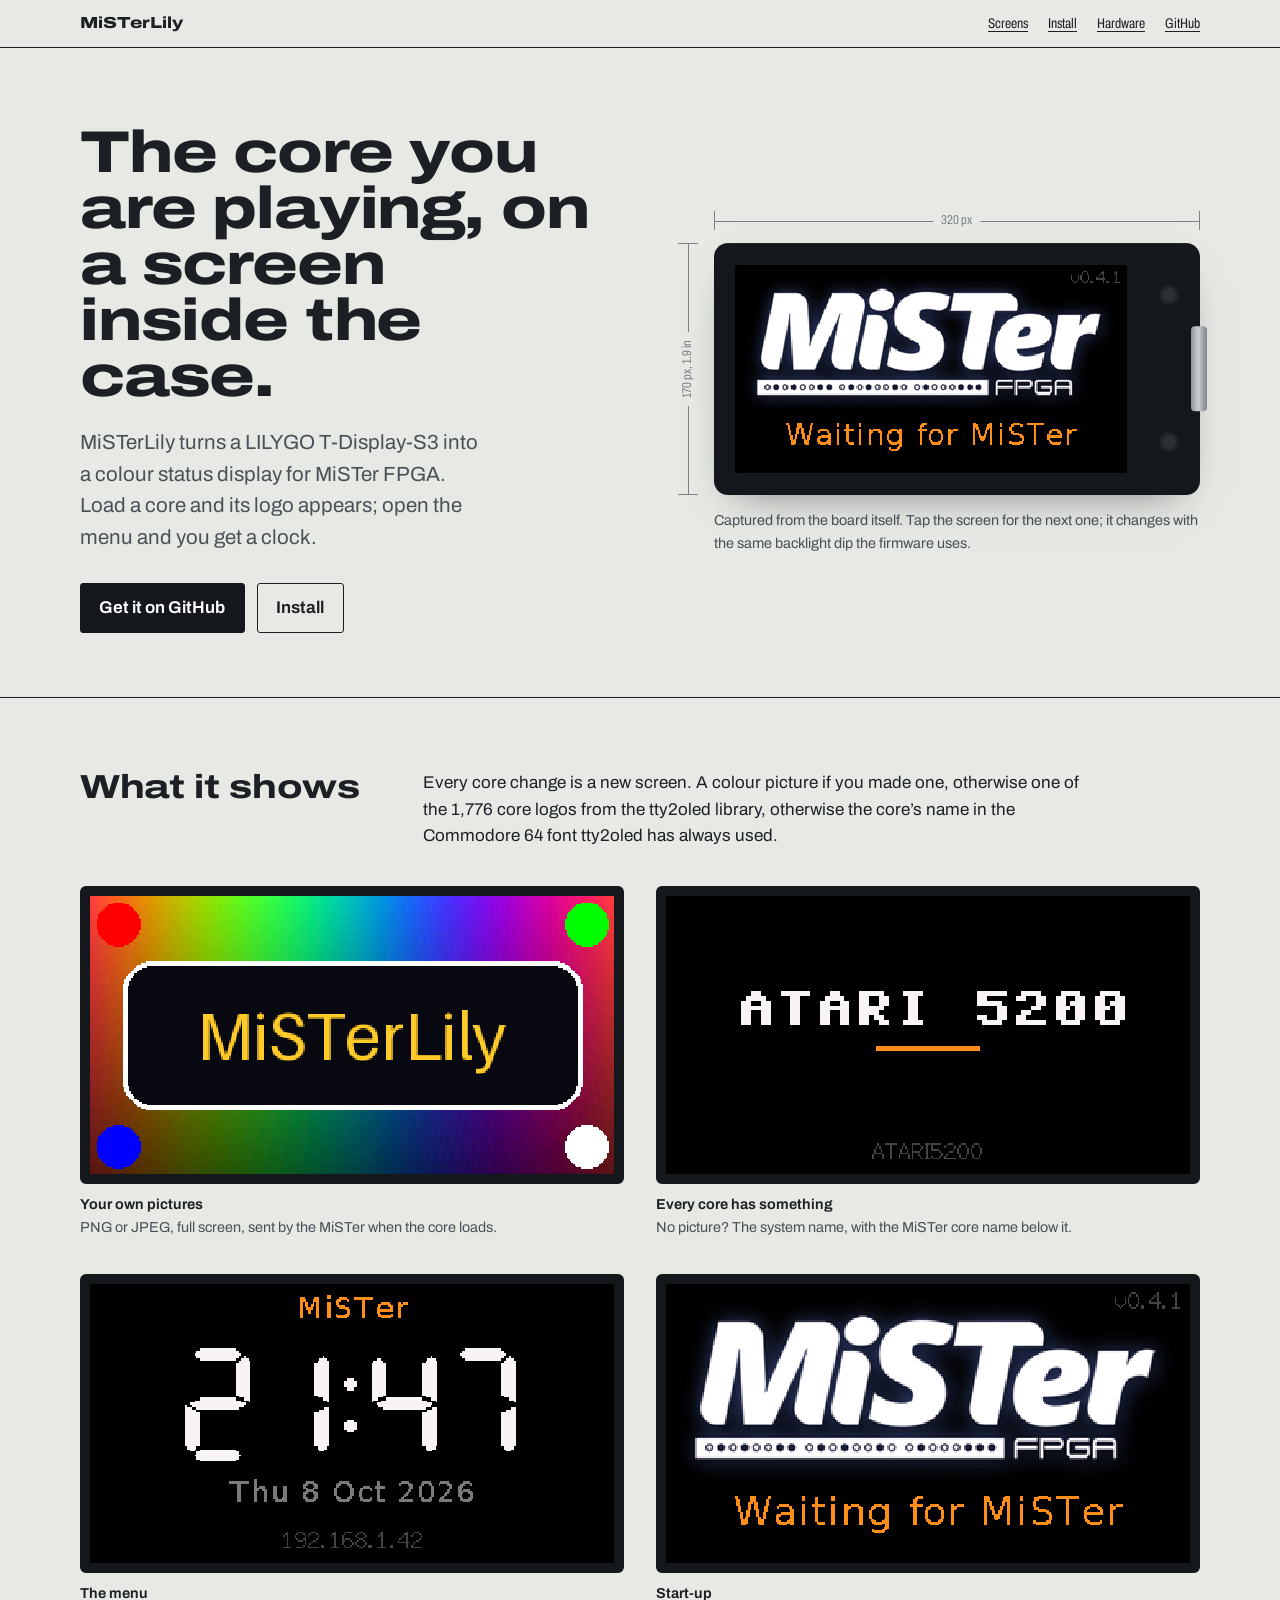
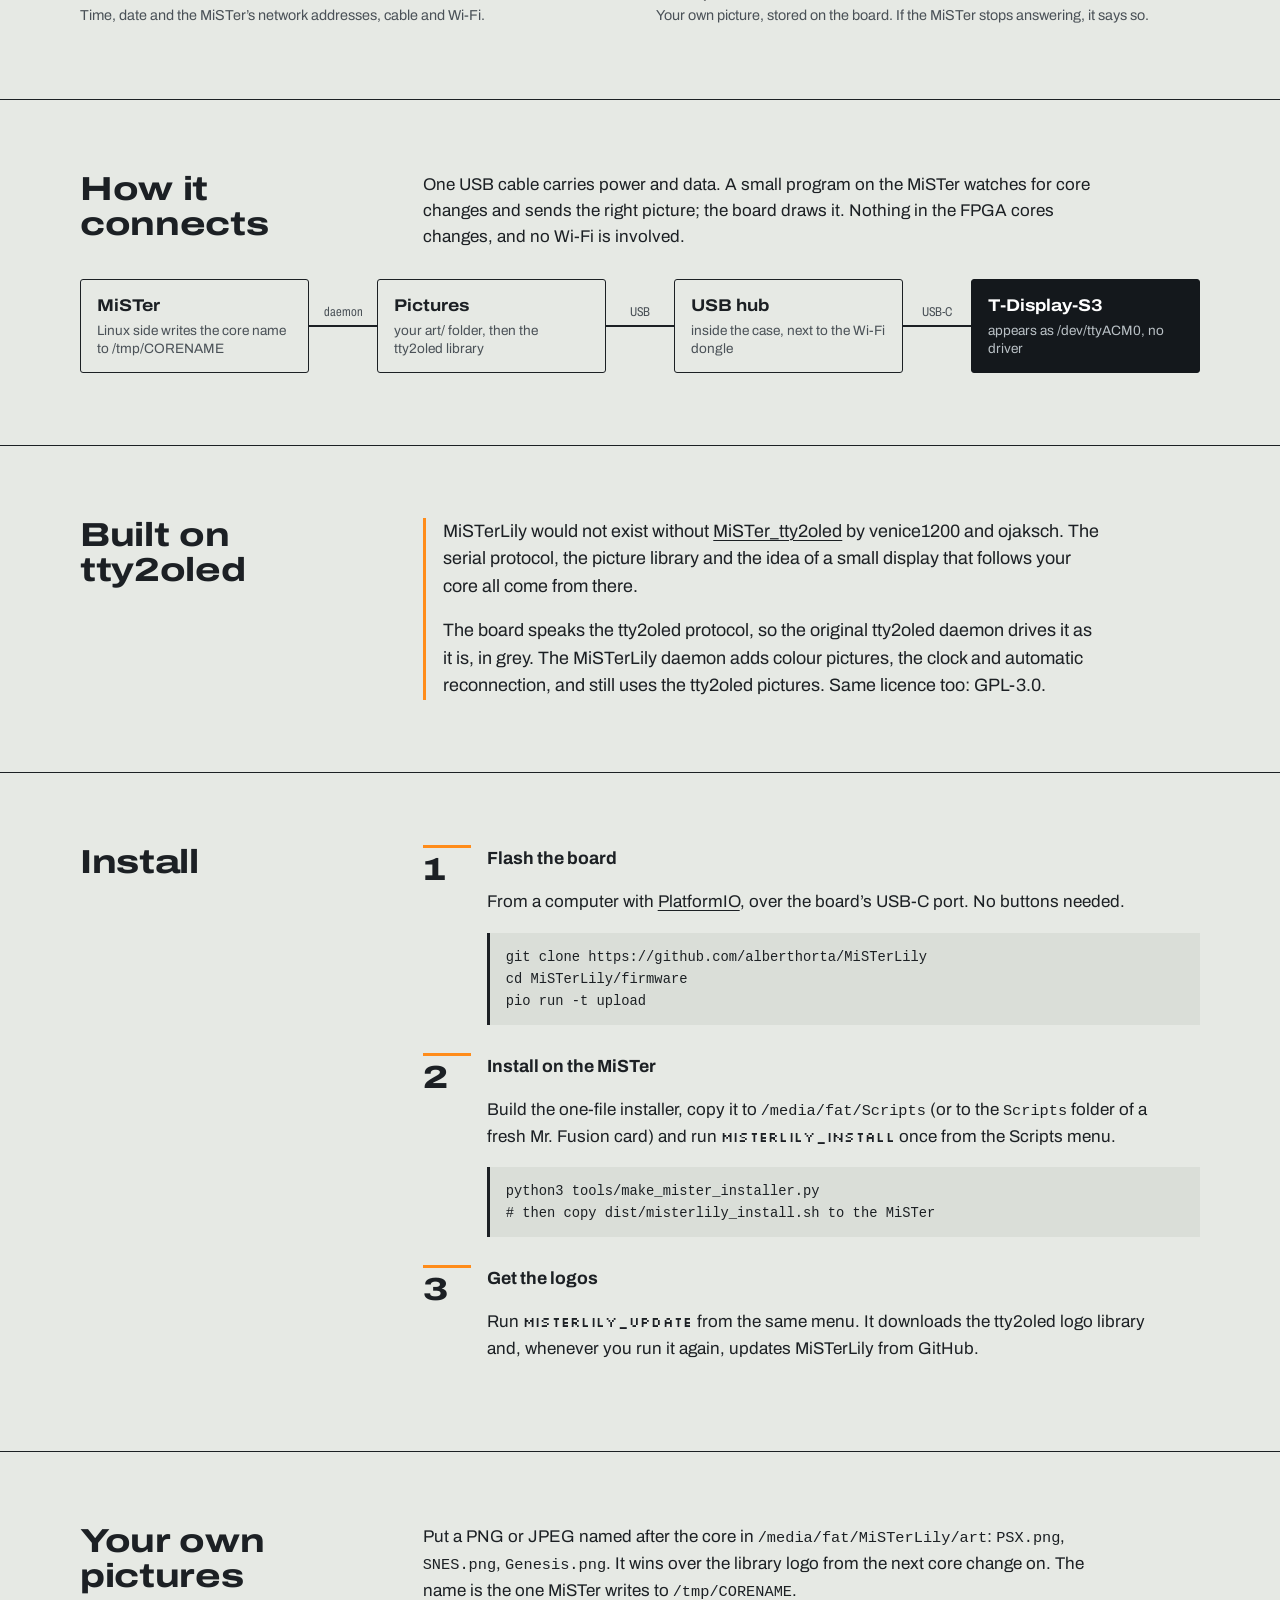
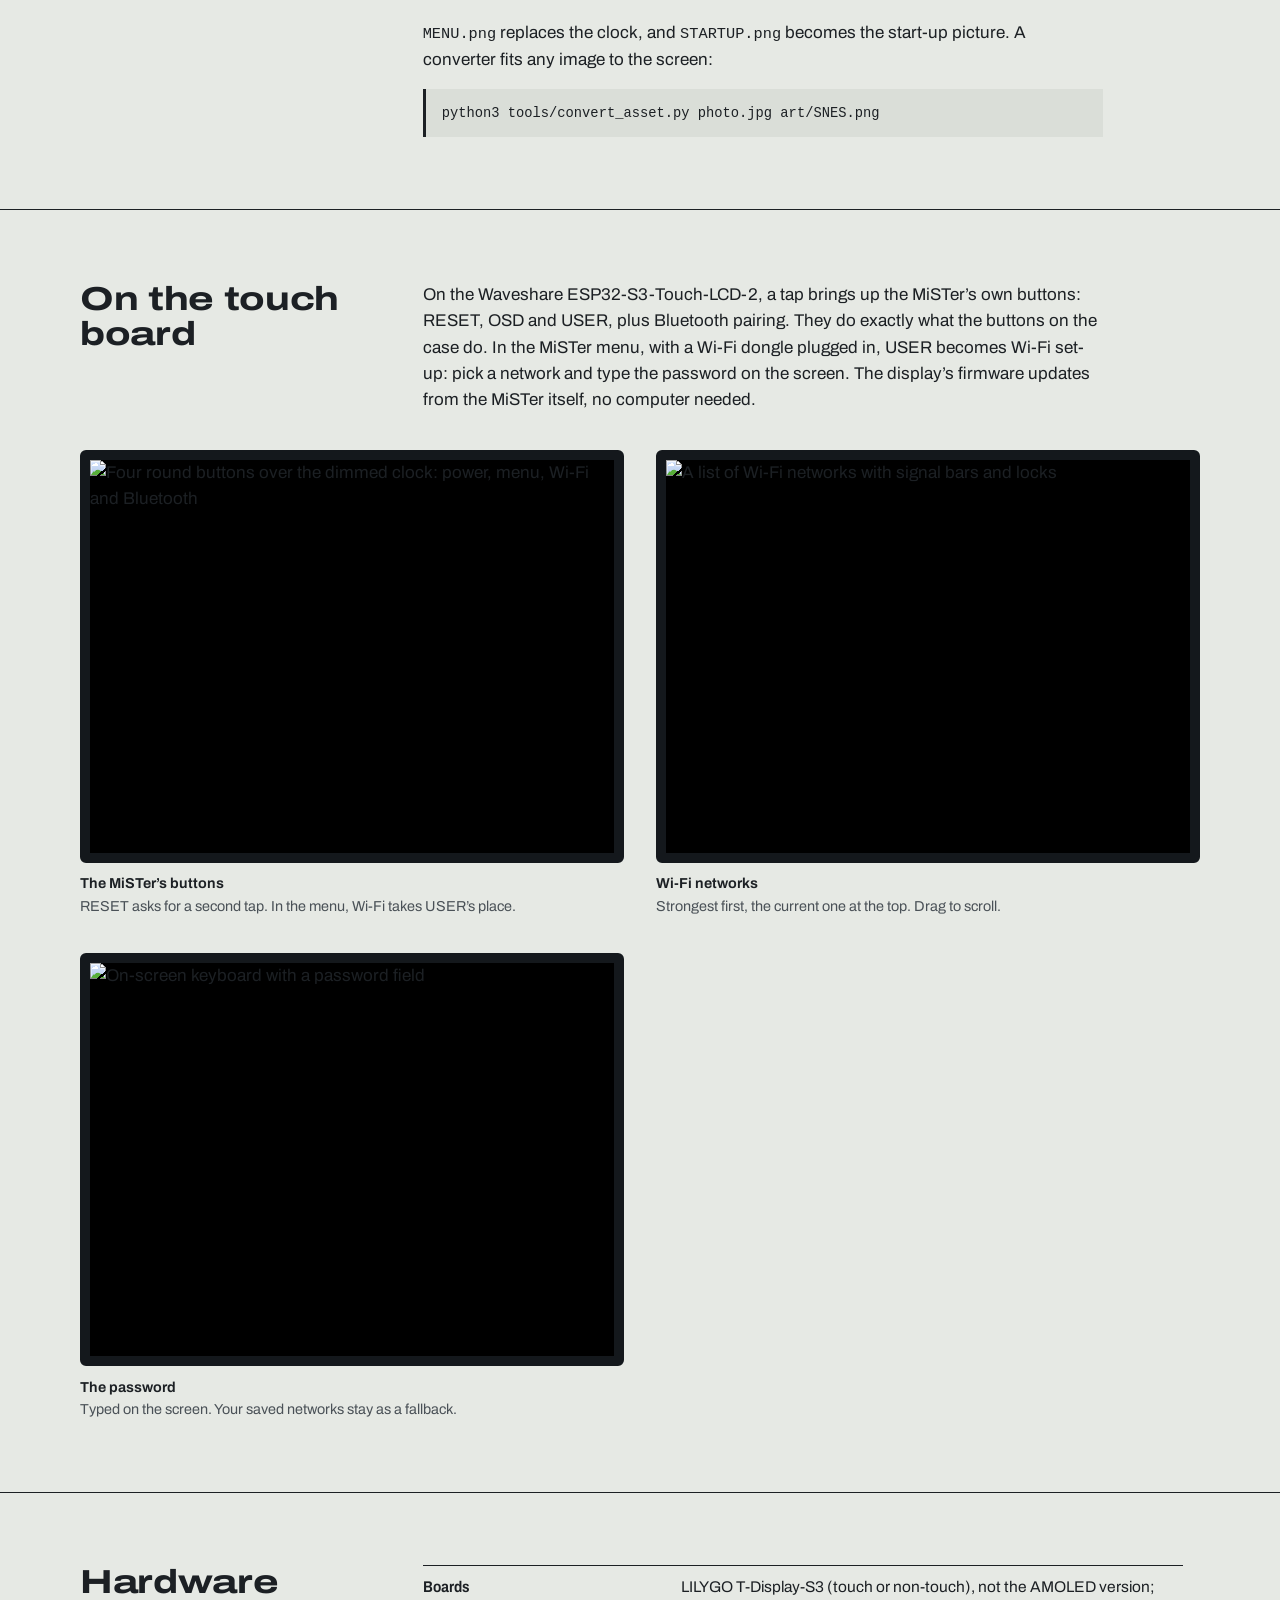
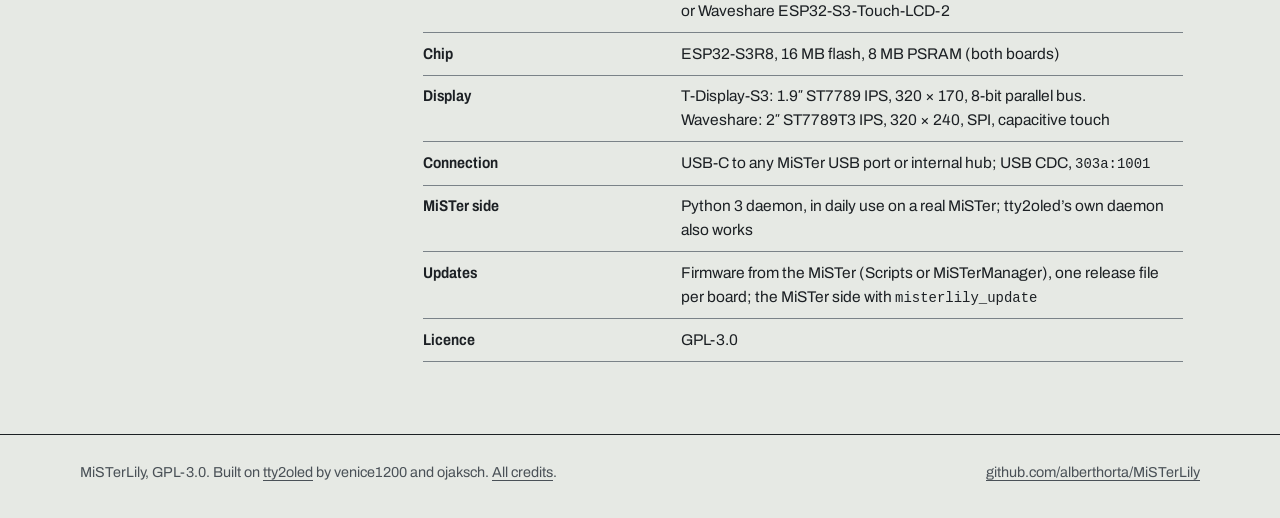
==== display/docs/index.html @ e37115f8 "Move MiSTerLily into display/ This repository becomes the MiSTerFlat monorepo: the display, the web " ====
<!doctype html>
<html lang="en">
<head>
<meta charset="utf-8">
<meta name="viewport" content="width=device-width, initial-scale=1">
<title>MiSTerLily</title>
<meta name="description" content="A colour status display for MiSTer FPGA, built on a LILYGO T-Display-S3. Shows the running core, a clock in the menu and your own pictures. Compatible with tty2oled.">
<meta property="og:title" content="MiSTerLily">
<meta property="og:description" content="A colour status display for MiSTer FPGA on a LILYGO T-Display-S3.">
<meta property="og:image" content="img/startup.png">
<link rel="icon" href="data:image/svg+xml,%3Csvg xmlns='http://www.w3.org/2000/svg' viewBox='0 0 32 32'%3E%3Crect x='2' y='8' width='28' height='16' rx='2' fill='%2314181C'/%3E%3Crect x='5' y='11' width='19' height='10' fill='%23FF8C1A'/%3E%3C/svg%3E">
<link rel="preconnect" href="https://fonts.googleapis.com">
<link rel="preconnect" href="https://fonts.gstatic.com" crossorigin>
<link href="https://fonts.googleapis.com/css2?family=Archivo:wdth,wght@62..125,300..800&family=Silkscreen&display=swap" rel="stylesheet">
<style>
  :root {
    --paper: #E6E9E4;
    --paper-deep: #DADED8;
    --ink: #1C2024;
    --ink-soft: #4A5157;
    --rule: #7A8288;
    --mask: #14181C;
    --signal: #FF8C1A;
    --signal-ink: #8A4300;
    --measure: 68ch;
    color-scheme: light;
  }
  * { box-sizing: border-box; }
  html { -webkit-text-size-adjust: 100%; }
  body {
    margin: 0;
    background: var(--paper);
    color: var(--ink);
    font-family: "Archivo", system-ui, sans-serif;
    font-stretch: 100%;
    font-size: 1.0625rem;
    line-height: 1.55;
  }
  a { color: inherit; text-decoration-thickness: 1px; text-underline-offset: 0.18em; }
  a:hover { text-decoration-color: var(--signal); }
  :focus-visible { outline: 2px solid var(--signal); outline-offset: 3px; }
  code, pre { font-family: ui-monospace, "SF Mono", Menlo, Consolas, monospace; font-size: 0.9em; }

  .wrap { width: min(1120px, 100% - 2rem); margin-inline: auto; }

  /* Top bar: part number style, like the header strip of a datasheet. */
  .strip {
    border-bottom: 1px solid var(--ink);
    font-stretch: 75%;
    font-size: 0.875rem;
  }
  .strip .wrap { display: flex; justify-content: space-between; align-items: baseline; gap: 1rem; padding-block: 0.7rem; }
  .strip strong { font-stretch: 125%; font-weight: 800; font-size: 1rem; letter-spacing: 0.01em; }
  .strip nav { display: flex; gap: 1.25rem; flex-wrap: wrap; }

  /* Hero */
  .hero { padding-block: clamp(2.5rem, 6vw, 5rem) clamp(2rem, 5vw, 4rem); }
  .hero .wrap { display: grid; grid-template-columns: minmax(0, 6fr) minmax(0, 6fr); gap: clamp(2rem, 5vw, 4.5rem); align-items: center; }
  h1 {
    font-stretch: 125%;
    font-weight: 800;
    font-size: clamp(2.4rem, 4.6vw, 3.9rem);
    line-height: 0.95;
    letter-spacing: -0.02em;
    margin: 0 0 1.4rem;
  }
  .lede { font-size: clamp(1.1rem, 1.6vw, 1.3rem); max-width: 34ch; margin: 0 0 1.8rem; color: var(--ink-soft); }
  .actions { display: flex; flex-wrap: wrap; gap: 0.75rem; }
  .button {
    display: inline-block;
    padding: 0.7rem 1.15rem;
    border: 1.5px solid var(--ink);
    border-radius: 3px;
    font-weight: 650;
    text-decoration: none;
    background: transparent;
  }
  .button.primary { background: var(--mask); color: #fff; border-color: var(--mask); }
  .button.primary:hover { background: #000; }
  .button:hover { box-shadow: inset 0 -3px 0 var(--signal); }

  /* The board, drawn as a component outline with dimension lines. */
  figure.board { margin: 0; }
  .dims { position: relative; padding: 2.4rem 0 0 2.6rem; }
  .pcb {
    position: relative;
    background: var(--mask);
    border-radius: 14px;
    padding: 4.5% 15% 4.5% 4.5%;
    box-shadow: 0 1px 0 rgba(255,255,255,.06) inset, 0 18px 40px -22px rgba(20,24,28,.55);
  }
  .pcb::after { /* USB-C socket on the right edge, as mounted */
    content: "";
    position: absolute;
    right: -7px; top: 50%;
    width: 16px; height: 34%;
    transform: translateY(-50%);
    background: linear-gradient(90deg, #8E969C, #C9CED1 45%, #7C8489);
    border-radius: 4px;
  }
  .pcb .buttons { position: absolute; right: 5%; top: 18%; bottom: 18%; display: flex; flex-direction: column; justify-content: space-between; }
  .pcb .buttons span { width: 14px; height: 14px; border-radius: 50%; background: #2A3036; box-shadow: 0 0 0 3px #1E2328; }
  .screen {
    position: relative;
    display: block;
    width: 100%;
    aspect-ratio: 320 / 170;
    border: 0; padding: 0;
    background: #000;
    border-radius: 2px;
    overflow: hidden;
    cursor: pointer;
  }
  .screen img {
    display: block; width: 100%; height: 100%;
    image-rendering: pixelated;
    transition: filter 120ms linear;
  }
  /* The firmware's backlight dip: down 120 ms, new frame, up 180 ms. */
  .screen.dip img { filter: brightness(0); }
  .screen.rise img { transition-duration: 180ms; }

  .dim { position: absolute; color: var(--rule); font-stretch: 75%; font-size: 0.8rem; }
  .dim.w { left: 2.6rem; right: 0; top: 0.4rem; height: 1.2rem; border-left: 1px solid var(--rule); border-right: 1px solid var(--rule); }
  .dim.w::before { content: ""; position: absolute; left: 0; right: 0; top: 50%; border-top: 1px solid var(--rule); }
  .dim.w span { position: absolute; left: 50%; top: 50%; transform: translate(-50%, -50%); background: var(--paper); padding: 0 0.5rem; }
  .dim.h { left: 0.4rem; top: 2.4rem; bottom: 0; width: 1.2rem; border-top: 1px solid var(--rule); border-bottom: 1px solid var(--rule); }
  .dim.h::before { content: ""; position: absolute; top: 0; bottom: 0; left: 50%; border-left: 1px solid var(--rule); }
  .dim.h span { position: absolute; top: 50%; left: 50%; transform: translate(-50%, -50%) rotate(-90deg); background: var(--paper); padding: 0 0.5rem; white-space: nowrap; }
  figcaption { margin-top: 0.9rem; padding-left: 2.6rem; font-size: 0.9rem; color: var(--ink-soft); }
  .pixel { font-family: "Silkscreen", monospace; font-size: 0.85em; letter-spacing: 0.02em; }

  /* Sections */
  section { border-top: 1px solid var(--ink); padding-block: clamp(2.5rem, 6vw, 4.5rem); }
  .section-grid { display: grid; grid-template-columns: minmax(0, 3fr) minmax(0, 8fr); gap: clamp(1.5rem, 4vw, 3.5rem); }
  h2 {
    font-stretch: 125%;
    font-weight: 750;
    font-size: clamp(1.5rem, 2.6vw, 2.1rem);
    line-height: 1.05;
    letter-spacing: -0.01em;
    margin: 0;
  }
  h3 { font-weight: 700; font-size: 1.1rem; margin: 0 0 0.35rem; }
  .prose { max-width: var(--measure); }
  .prose p { margin: 0 0 1rem; }
  .prose p:last-child { margin-bottom: 0; }

  /* Screens: real captures from the board, at 1:1 pixel scale or 2x. */
  .shots { display: grid; grid-template-columns: repeat(2, minmax(0, 1fr)); gap: 2.25rem 2rem; margin-top: 2.25rem; }
  .shot { margin: 0; }
  .shot img {
    display: block; width: 100%; height: auto;
    image-rendering: pixelated;
    border: 10px solid var(--mask);
    border-radius: 6px;
    background: #000;
  }
  .shot figcaption { padding: 0; margin-top: 0.6rem; }
  .shot strong { display: block; color: var(--ink); font-weight: 650; }

  /* Block diagram */
  .chain { display: flex; align-items: stretch; flex-wrap: wrap; gap: 0; margin-top: 1.75rem; }
  .node { border: 1.5px solid var(--ink); border-radius: 3px; padding: 0.8rem 1rem; background: var(--paper); min-width: 0; flex: 1 1 11rem; }
  .node b { display: block; font-stretch: 112%; }
  .node small { display: block; color: var(--ink-soft); font-size: 0.85rem; line-height: 1.35; margin-top: 0.2rem; }
  .node.board-node { background: var(--mask); color: #fff; border-color: var(--mask); }
  .node.board-node small { color: #B9C0C5; }
  .wire { flex: 0 0 4.25rem; align-self: center; height: 0; border-top: 2px solid var(--ink); position: relative; }
  .wire span { position: absolute; top: -1.5rem; left: 50%; transform: translateX(-50%); font-size: 0.8rem; font-stretch: 75%; color: var(--ink-soft); white-space: nowrap; }

  /* Install steps: a real sequence */
  ol.steps { list-style: none; counter-reset: step; padding: 0; margin: 0; display: grid; gap: 1.75rem; }
  ol.steps li { counter-increment: step; display: grid; grid-template-columns: 3rem minmax(0, 1fr); gap: 1rem; }
  ol.steps li::before {
    content: counter(step);
    font-stretch: 125%; font-weight: 800; font-size: 2rem; line-height: 1;
    color: var(--ink);
    border-top: 3px solid var(--signal);
    padding-top: 0.35rem;
  }
  pre {
    margin: 0.6rem 0 0;
    padding: 0.8rem 1rem;
    background: var(--paper-deep);
    border-left: 3px solid var(--ink);
    overflow-x: auto;
    line-height: 1.45;
  }

  /* Spec table, datasheet style */
  table.spec { border-collapse: collapse; width: 100%; max-width: 760px; font-size: 0.97rem; }
  table.spec th, table.spec td { text-align: left; vertical-align: top; padding: 0.55rem 0.75rem 0.55rem 0; border-bottom: 1px solid var(--rule); }
  table.spec th { font-weight: 650; width: 34%; font-stretch: 87%; }
  table.spec tr:first-child th, table.spec tr:first-child td { border-top: 1.5px solid var(--ink); }

  .credit { border-left: 3px solid var(--signal); padding-left: 1.1rem; }
  .credit p { font-size: 1.12rem; }

  footer { border-top: 1px solid var(--ink); padding-block: 1.6rem 2.4rem; font-size: 0.9rem; color: var(--ink-soft); }
  footer .wrap { display: flex; flex-wrap: wrap; justify-content: space-between; gap: 1rem; }

  @media (max-width: 860px) {
    .hero .wrap, .section-grid, .shots { grid-template-columns: 1fr; }
    .lede { max-width: none; }
    .wire { flex-basis: 100%; height: 1.75rem; border-top: 0; border-left: 2px solid var(--ink); margin-left: 1.25rem; }
    .wire span { top: 50%; left: 0.75rem; transform: translateY(-50%); }
    .node { flex-basis: 100%; }
  }
  @media (prefers-reduced-motion: reduce) {
    .screen img { transition: none; }
  }
</style>
</head>
<body>

<header class="strip">
  <div class="wrap">
    <strong>MiSTerLily</strong>
    <nav aria-label="Page">
      <a href="#screens">Screens</a>
      <a href="#install">Install</a>
      <a href="#hardware">Hardware</a>
      <a href="https://github.com/alberthorta/MiSTerLily">GitHub</a>
    </nav>
  </div>
</header>

<main>
  <div class="hero">
    <div class="wrap">
      <div>
        <h1>The core you are playing, on a screen inside the case.</h1>
        <p class="lede">MiSTerLily turns a LILYGO T-Display-S3 into a colour status display for MiSTer FPGA. Load a core and its logo appears; open the menu and you get a clock.</p>
        <div class="actions">
          <a class="button primary" href="https://github.com/alberthorta/MiSTerLily">Get it on GitHub</a>
          <a class="button" href="#install">Install</a>
        </div>
      </div>

      <figure class="board">
        <div class="dims">
          <div class="dim w" aria-hidden="true"><span>320 px</span></div>
          <div class="dim h" aria-hidden="true"><span>170 px, 1.9 in</span></div>
          <div class="pcb">
            <button class="screen" type="button" aria-label="Show the next screen">
              <img id="screen-img" src="img/startup.png" width="320" height="170" alt="Start-up screen: the MiSTer logo with “Waiting for MiSTer” below">
            </button>
            <div class="buttons" aria-hidden="true"><span></span><span></span></div>
          </div>
        </div>
        <figcaption>Captured from the board itself. Tap the screen for the next one; it changes with the same backlight dip the firmware uses.</figcaption>
      </figure>
    </div>
  </div>

  <section id="screens">
    <div class="wrap">
      <div class="section-grid">
        <h2>What it shows</h2>
        <div class="prose">
          <p>Every core change is a new screen. A colour picture if you made one, otherwise one of the 1,776 core logos from the tty2oled library, otherwise the core’s name in the Commodore 64 font tty2oled has always used.</p>
        </div>
      </div>
      <div class="shots">
        <figure class="shot">
          <img src="img/colour.png" width="320" height="170" alt="A full-colour 320 by 170 picture" loading="lazy">
          <figcaption><strong>Your own pictures</strong>PNG or JPEG, full screen, sent by the MiSTer when the core loads.</figcaption>
        </figure>
        <figure class="shot">
          <img src="img/name.png" width="320" height="170" alt="ATARI 5200 in large pixel letters" loading="lazy">
          <figcaption><strong>Every core has something</strong>No picture? The system name, with the MiSTer core name below it.</figcaption>
        </figure>
        <figure class="shot">
          <img src="img/menu.png" width="320" height="170" alt="Clock screen: 21:47, Thu 8 Oct 2026, 192.168.1.42" loading="lazy">
          <figcaption><strong>The menu</strong>Time, date and the MiSTer’s network addresses, cable and Wi-Fi.</figcaption>
        </figure>
        <figure class="shot">
          <img src="img/startup.png" width="320" height="170" alt="MiSTer logo with Waiting for MiSTer" loading="lazy">
          <figcaption><strong>Start-up</strong>Your own picture, stored on the board. If the MiSTer stops answering, it says so.</figcaption>
        </figure>
      </div>
    </div>
  </section>

  <section id="how">
    <div class="wrap">
      <div class="section-grid">
        <h2>How it connects</h2>
        <div class="prose">
          <p>One USB cable carries power and data. A small program on the MiSTer watches for core changes and sends the right picture; the board draws it. Nothing in the FPGA cores changes, and no Wi-Fi is involved.</p>
        </div>
      </div>
      <div class="chain" role="list" aria-label="Connection">
        <div class="node" role="listitem"><b>MiSTer</b><small>Linux side writes the core name to /tmp/CORENAME</small></div>
        <div class="wire" aria-hidden="true"><span>daemon</span></div>
        <div class="node" role="listitem"><b>Pictures</b><small>your art/ folder, then the tty2oled library</small></div>
        <div class="wire" aria-hidden="true"><span>USB</span></div>
        <div class="node" role="listitem"><b>USB hub</b><small>inside the case, next to the Wi-Fi dongle</small></div>
        <div class="wire" aria-hidden="true"><span>USB-C</span></div>
        <div class="node board-node" role="listitem"><b>T-Display-S3</b><small>appears as /dev/ttyACM0, no driver</small></div>
      </div>
    </div>
  </section>

  <section id="tty2oled">
    <div class="wrap">
      <div class="section-grid">
        <h2>Built on tty2oled</h2>
        <div class="prose credit">
          <p>MiSTerLily would not exist without <a href="https://github.com/venice1200/MiSTer_tty2oled">MiSTer_tty2oled</a> by venice1200 and ojaksch. The serial protocol, the picture library and the idea of a small display that follows your core all come from there.</p>
          <p>The board speaks the tty2oled protocol, so the original tty2oled daemon drives it as it is, in grey. The MiSTerLily daemon adds colour pictures, the clock and automatic reconnection, and still uses the tty2oled pictures. Same licence too: GPL-3.0.</p>
        </div>
      </div>
    </div>
  </section>

  <section id="install">
    <div class="wrap">
      <div class="section-grid">
        <h2>Install</h2>
        <ol class="steps">
          <li>
            <div>
              <h3>Flash the board</h3>
              <p class="prose">From a computer with <a href="https://platformio.org/">PlatformIO</a>, over the board’s USB-C port. No buttons needed.</p>
<pre><code>git clone https://github.com/alberthorta/MiSTerLily
cd MiSTerLily/firmware
pio run -t upload</code></pre>
            </div>
          </li>
          <li>
            <div>
              <h3>Install on the MiSTer</h3>
              <p class="prose">Build the one-file installer, copy it to <code>/media/fat/Scripts</code> (or to the <code>Scripts</code> folder of a fresh Mr. Fusion card) and run <span class="pixel">misterlily_install</span> once from the Scripts menu.</p>
<pre><code>python3 tools/make_mister_installer.py
# then copy dist/misterlily_install.sh to the MiSTer</code></pre>
            </div>
          </li>
          <li>
            <div>
              <h3>Get the logos</h3>
              <p class="prose">Run <span class="pixel">misterlily_update</span> from the same menu. It downloads the tty2oled logo library and, whenever you run it again, updates MiSTerLily from GitHub.</p>
            </div>
          </li>
        </ol>
      </div>
    </div>
  </section>

  <section id="pictures">
    <div class="wrap">
      <div class="section-grid">
        <h2>Your own pictures</h2>
        <div class="prose">
          <p>Put a PNG or JPEG named after the core in <code>/media/fat/MiSTerLily/art</code>: <code>PSX.png</code>, <code>SNES.png</code>, <code>Genesis.png</code>. It wins over the library logo from the next core change on. The name is the one MiSTer writes to <code>/tmp/CORENAME</code>.</p>
          <p><code>MENU.png</code> replaces the clock, and <code>STARTUP.png</code> becomes the start-up picture. A converter fits any image to the screen:</p>
<pre><code>python3 tools/convert_asset.py photo.jpg art/SNES.png</code></pre>
        </div>
      </div>
    </div>
  </section>

  <section id="touch">
    <div class="wrap">
      <div class="section-grid">
        <h2>On the touch board</h2>
        <div class="prose">
          <p>On the Waveshare ESP32-S3-Touch-LCD-2, a tap brings up the MiSTer’s own buttons: RESET, OSD and USER, plus Bluetooth pairing. They do exactly what the buttons on the case do. In the MiSTer menu, with a Wi-Fi dongle plugged in, USER becomes Wi-Fi set-up: pick a network and type the password on the screen. The display’s firmware updates from the MiSTer itself, no computer needed.</p>
        </div>
      </div>
      <div class="shots">
        <figure class="shot">
          <img src="img/touch-buttons.png" width="320" height="240" alt="Four round buttons over the dimmed clock: power, menu, Wi-Fi and Bluetooth" loading="lazy">
          <figcaption><strong>The MiSTer’s buttons</strong>RESET asks for a second tap. In the menu, Wi-Fi takes USER’s place.</figcaption>
        </figure>
        <figure class="shot">
          <img src="img/touch-wifi.png" width="320" height="240" alt="A list of Wi-Fi networks with signal bars and locks" loading="lazy">
          <figcaption><strong>Wi-Fi networks</strong>Strongest first, the current one at the top. Drag to scroll.</figcaption>
        </figure>
        <figure class="shot">
          <img src="img/touch-keyboard.png" width="320" height="240" alt="On-screen keyboard with a password field" loading="lazy">
          <figcaption><strong>The password</strong>Typed on the screen. Your saved networks stay as a fallback.</figcaption>
        </figure>
      </div>
    </div>
  </section>

  <section id="hardware">
    <div class="wrap">
      <div class="section-grid">
        <h2>Hardware</h2>
        <table class="spec">
          <tr><th scope="row">Boards</th><td>LILYGO T-Display-S3 (touch or non-touch), not the AMOLED version; or Waveshare ESP32-S3-Touch-LCD-2</td></tr>
          <tr><th scope="row">Chip</th><td>ESP32-S3R8, 16 MB flash, 8 MB PSRAM (both boards)</td></tr>
          <tr><th scope="row">Display</th><td>T-Display-S3: 1.9″ ST7789 IPS, 320 × 170, 8-bit parallel bus. Waveshare: 2″ ST7789T3 IPS, 320 × 240, SPI, capacitive touch</td></tr>
          <tr><th scope="row">Connection</th><td>USB-C to any MiSTer USB port or internal hub; USB CDC, <code>303a:1001</code></td></tr>
          <tr><th scope="row">MiSTer side</th><td>Python 3 daemon, in daily use on a real MiSTer; tty2oled’s own daemon also works</td></tr>
          <tr><th scope="row">Updates</th><td>Firmware from the MiSTer (Scripts or MiSTerManager), one release file per board; the MiSTer side with <code>misterlily_update</code></td></tr>
          <tr><th scope="row">Licence</th><td>GPL-3.0</td></tr>
        </table>
      </div>
    </div>
  </section>
</main>

<footer>
  <div class="wrap">
    <span>MiSTerLily, GPL-3.0. Built on <a href="https://github.com/venice1200/MiSTer_tty2oled">tty2oled</a> by venice1200 and ojaksch. <a href="https://github.com/alberthorta/MiSTerLily/blob/main/CREDITS.md">All credits</a>.</span>
    <a href="https://github.com/alberthorta/MiSTerLily">github.com/alberthorta/MiSTerLily</a>
  </div>
</footer>

<script>
  (function () {
    var screens = [
      ["img/startup.png", "Start-up screen: the MiSTer logo with “Waiting for MiSTer” below"],
      ["img/colour.png", "A full-colour picture"],
      ["img/name2.png", "SUPER NINTENDO in large pixel letters"],
      ["img/menu.png", "Clock screen in the MiSTer menu"],
      ["img/name.png", "ATARI 5200 in large pixel letters"]
    ];
    var button = document.querySelector(".screen");
    var img = document.getElementById("screen-img");
    var reduce = window.matchMedia("(prefers-reduced-motion: reduce)").matches;
    var i = 0, timer = null;
    screens.forEach(function (s) { var p = new Image(); p.src = s[0]; });

    function next() {
      i = (i + 1) % screens.length;
      if (reduce) { img.src = screens[i][0]; img.alt = screens[i][1]; return; }
      button.classList.add("dip");
      setTimeout(function () {
        img.src = screens[i][0];
        img.alt = screens[i][1];
        button.classList.remove("dip");
        button.classList.add("rise");
        setTimeout(function () { button.classList.remove("rise"); }, 200);
      }, 130);
    }
    function schedule() { if (!reduce) { clearInterval(timer); timer = setInterval(next, 3600); } }
    button.addEventListener("click", function () { next(); schedule(); });
    schedule();
  })();
</script>
</body>
</html>
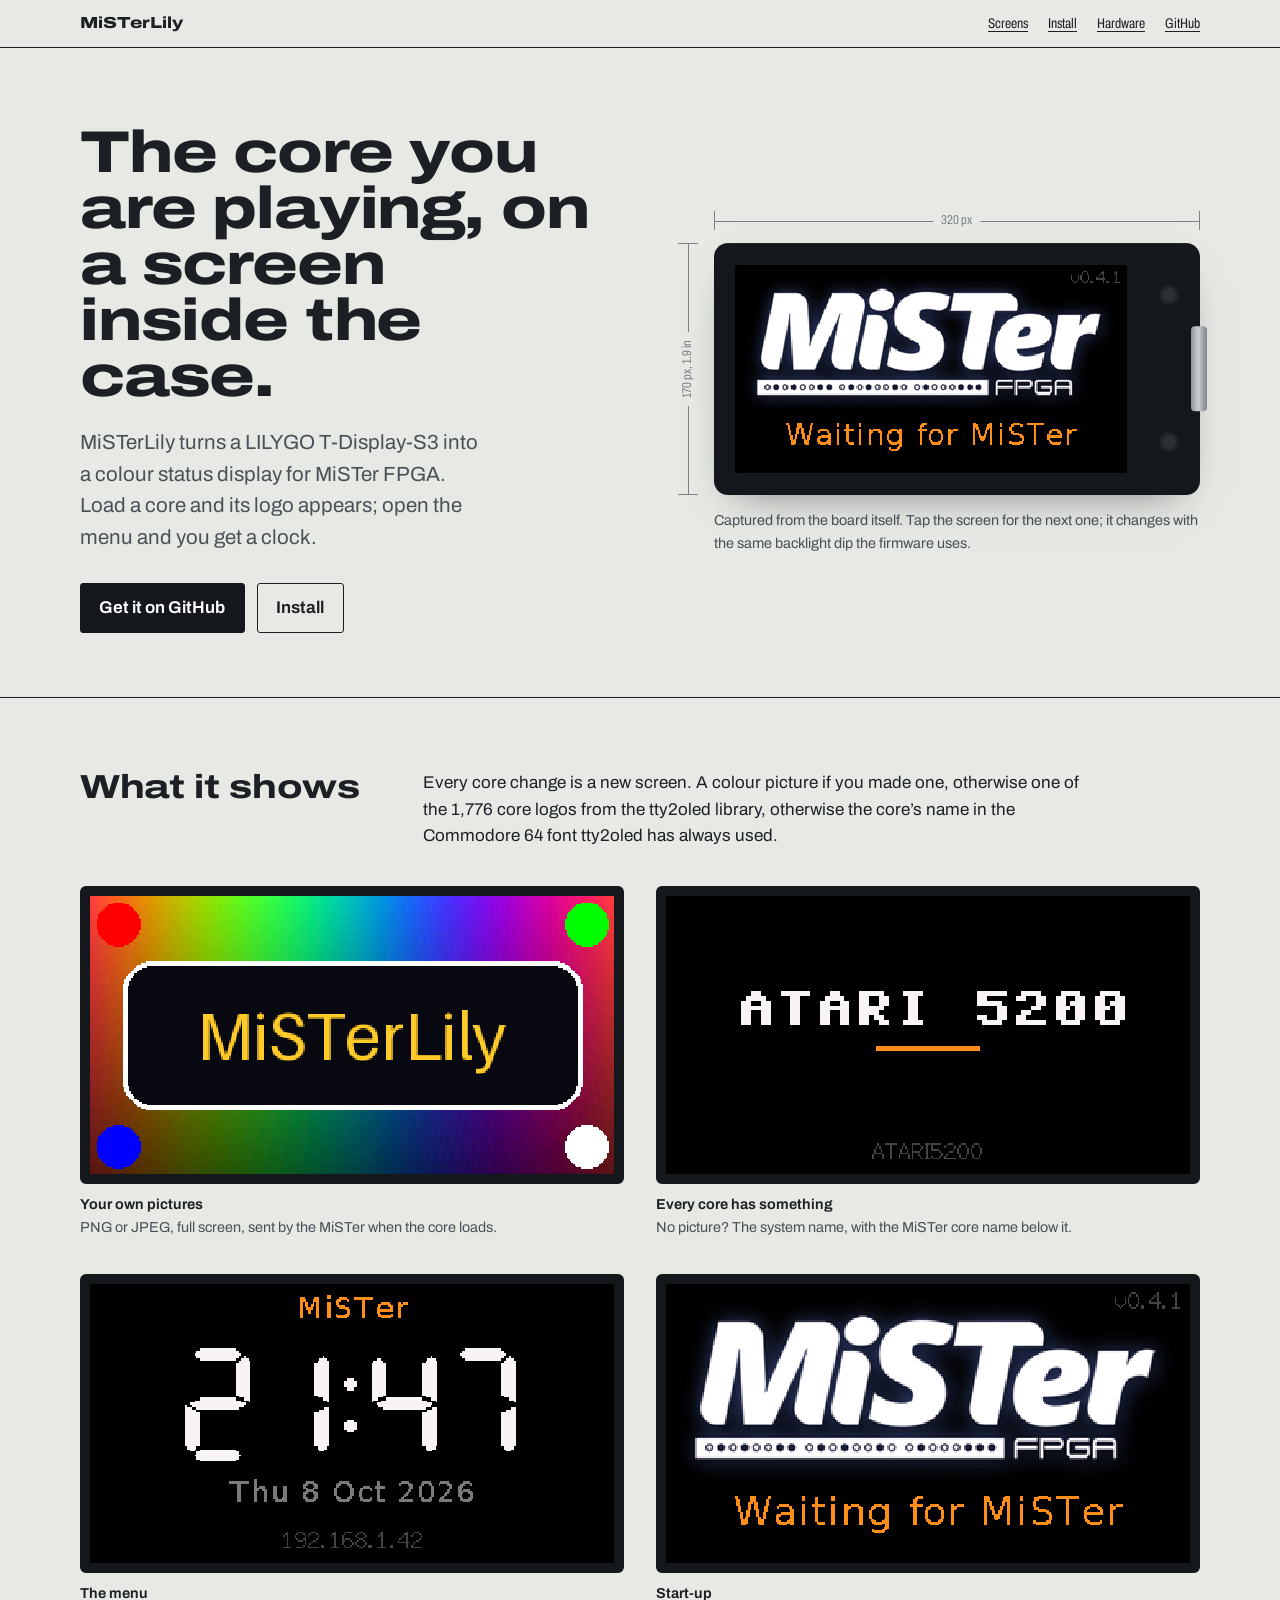
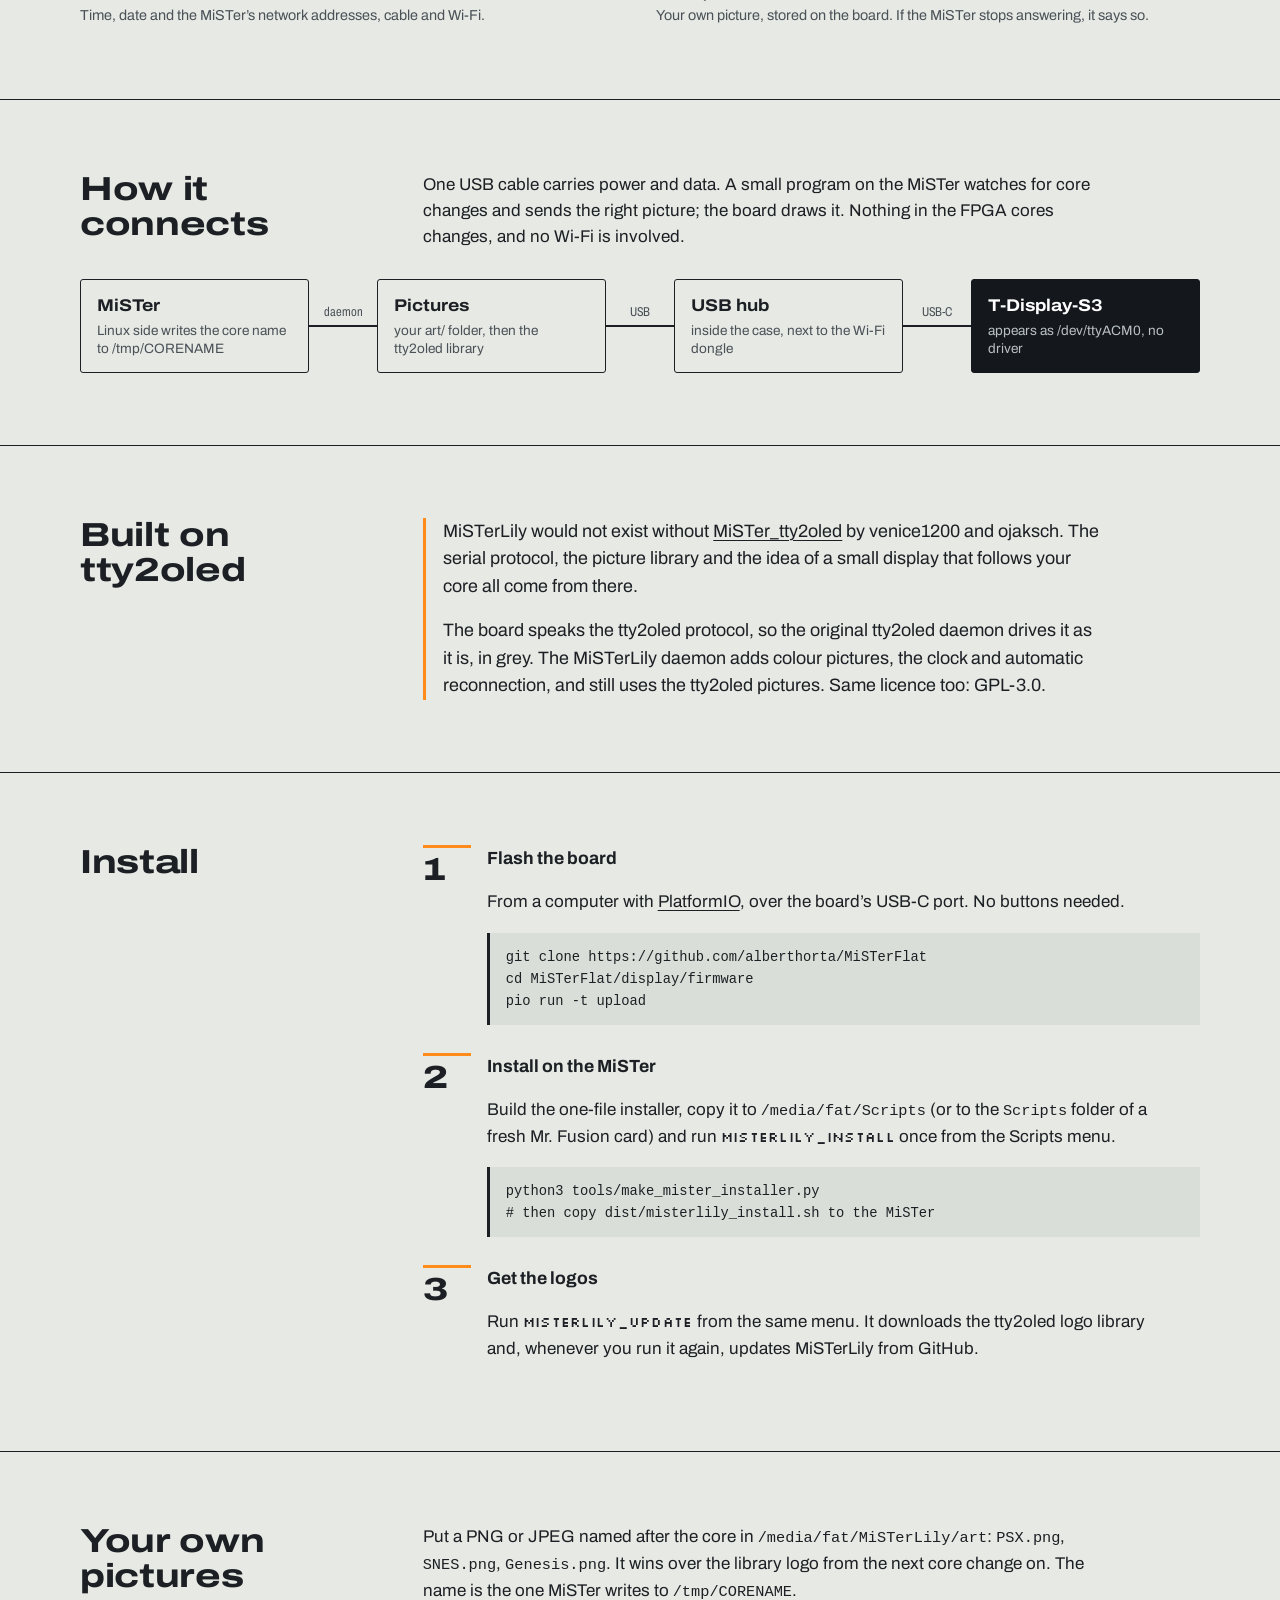
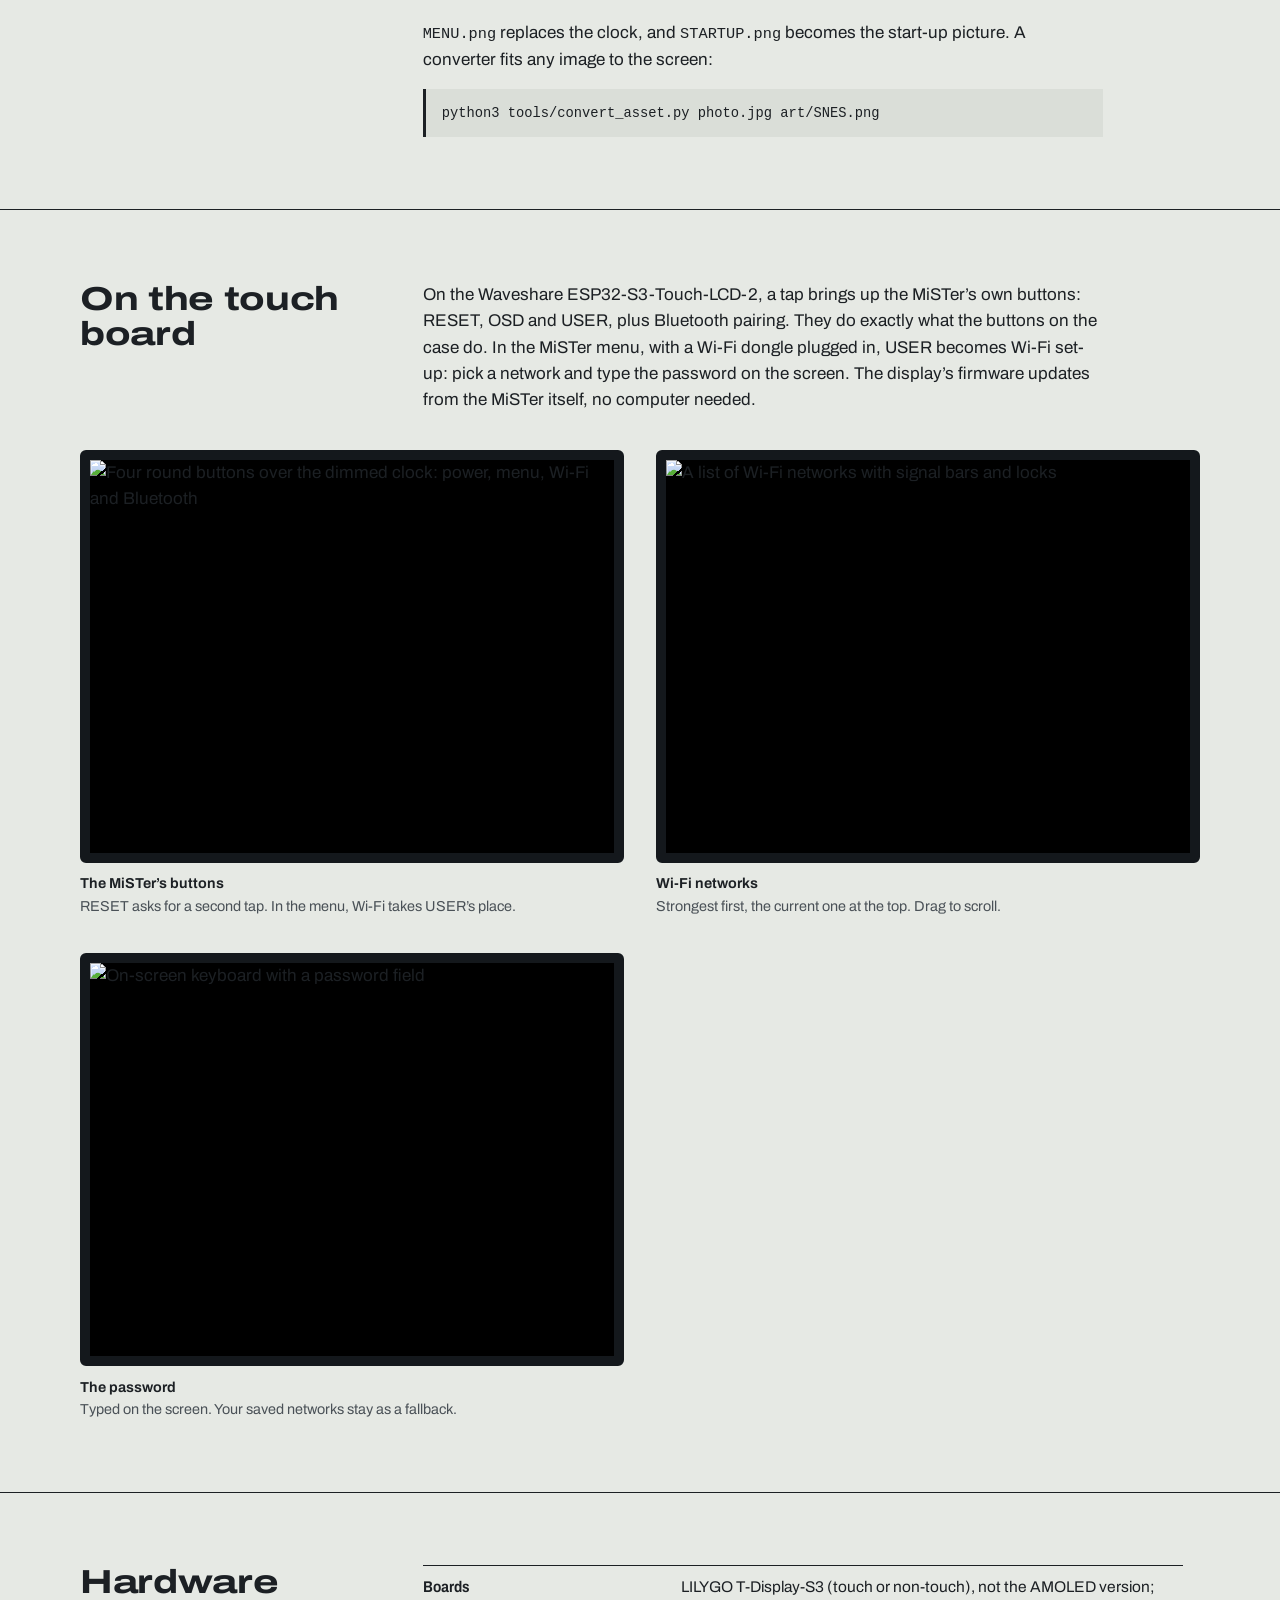
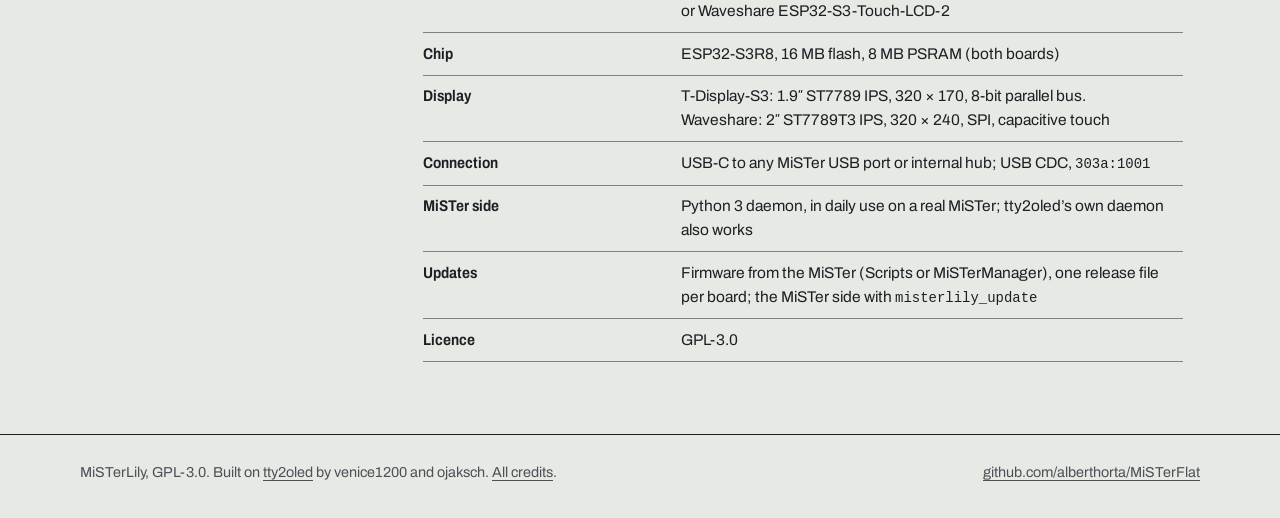
==== commit 93233dae: "Add the flat backplane and the ROM scripts, make the repository a monorepo - hardware/: the Rev A5 b" ====
--- a/display/docs/index.html
+++ b/display/docs/index.html
@@ -221,7 +221,7 @@
       <a href="#screens">Screens</a>
       <a href="#install">Install</a>
       <a href="#hardware">Hardware</a>
-      <a href="https://github.com/alberthorta/MiSTerLily">GitHub</a>
+      <a href="https://github.com/alberthorta/MiSTerFlat/tree/main/display">GitHub</a>
     </nav>
   </div>
 </header>
@@ -233,7 +233,7 @@
         <h1>The core you are playing, on a screen inside the case.</h1>
         <p class="lede">MiSTerLily turns a LILYGO T-Display-S3 into a colour status display for MiSTer FPGA. Load a core and its logo appears; open the menu and you get a clock.</p>
         <div class="actions">
-          <a class="button primary" href="https://github.com/alberthorta/MiSTerLily">Get it on GitHub</a>
+          <a class="button primary" href="https://github.com/alberthorta/MiSTerFlat/tree/main/display">Get it on GitHub</a>
           <a class="button" href="#install">Install</a>
         </div>
       </div>
@@ -324,8 +324,8 @@
             <div>
               <h3>Flash the board</h3>
               <p class="prose">From a computer with <a href="https://platformio.org/">PlatformIO</a>, over the board’s USB-C port. No buttons needed.</p>
-<pre><code>git clone https://github.com/alberthorta/MiSTerLily
-cd MiSTerLily/firmware
+<pre><code>git clone https://github.com/alberthorta/MiSTerFlat
+cd MiSTerFlat/display/firmware
 pio run -t upload</code></pre>
             </div>
           </li>
@@ -406,8 +406,8 @@
 
 <footer>
   <div class="wrap">
-    <span>MiSTerLily, GPL-3.0. Built on <a href="https://github.com/venice1200/MiSTer_tty2oled">tty2oled</a> by venice1200 and ojaksch. <a href="https://github.com/alberthorta/MiSTerLily/blob/main/CREDITS.md">All credits</a>.</span>
-    <a href="https://github.com/alberthorta/MiSTerLily">github.com/alberthorta/MiSTerLily</a>
+    <span>MiSTerLily, GPL-3.0. Built on <a href="https://github.com/venice1200/MiSTer_tty2oled">tty2oled</a> by venice1200 and ojaksch. <a href="https://github.com/alberthorta/MiSTerFlat/blob/main/display/CREDITS.md">All credits</a>.</span>
+    <a href="https://github.com/alberthorta/MiSTerFlat/tree/main/display">github.com/alberthorta/MiSTerFlat</a>
   </div>
 </footer>
 
